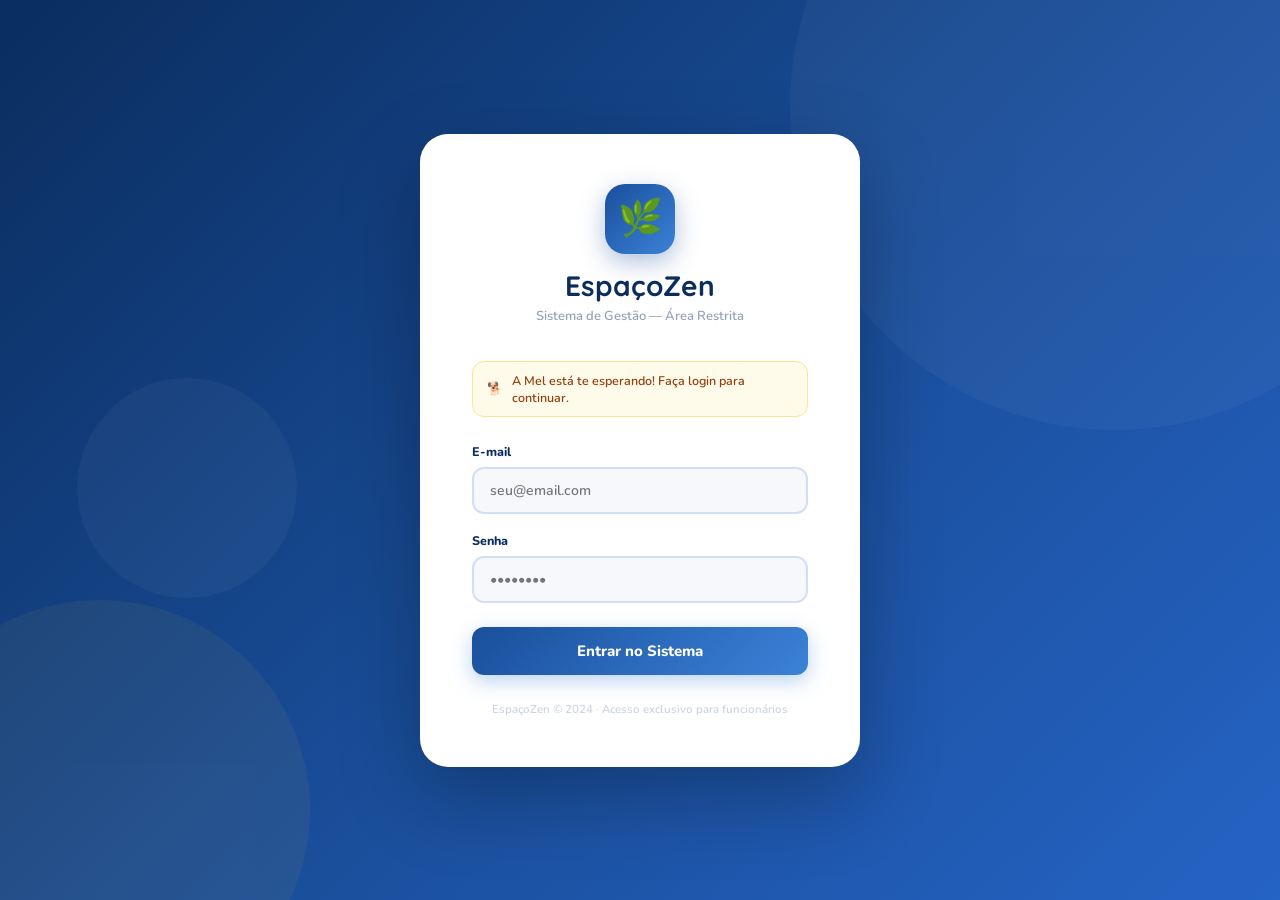
==== index.html @ 15fecb90 "first commit" ====
<!DOCTYPE html>
<html lang="pt-BR">
<head>
<meta charset="UTF-8">
<meta name="viewport" content="width=device-width, initial-scale=1.0">
<title>EspaçoZen — Login</title>
<link rel="preconnect" href="https://fonts.googleapis.com">
<link href="https://fonts.googleapis.com/css2?family=Nunito:wght@300;400;600;700;800;900&family=Quicksand:wght@500;600;700&display=swap" rel="stylesheet">
<style>
:root {
  --azul-escuro: #0a2d5e;
  --azul-medio:  #1a4f9c;
  --azul-claro:  #3b82d8;
  --azul-suave:  #d6e8ff;
  --azul-palido: #eef5ff;
  --amarelo:     #f5c842;
  --amarelo-cl:  #fde98a;
  --borda:       #d1dff5;
  --cinza-suave: #f7f8fc;
}
* { box-sizing: border-box; margin: 0; padding: 0; }
body {
  font-family: 'Nunito', sans-serif;
  background: linear-gradient(135deg, #0a2d5e 0%, #1a4f9c 55%, #2563c4 100%);
  min-height: 100vh;
  display: flex; align-items: center; justify-content: center;
  overflow: hidden;
}

/* Formas de fundo */
.bg { position: fixed; inset: 0; pointer-events: none; z-index: 0; overflow: hidden; }
.bg-shape {
  position: absolute; border-radius: 50%;
  background: rgba(255,255,255,0.04);
}
.bg-shape.s1 { width: 650px; height: 650px; top: -220px; right: -160px; }
.bg-shape.s2 { width: 420px; height: 420px; bottom: -120px; left: -110px; background: rgba(245,200,66,0.06); }
.bg-shape.s3 { width: 220px; height: 220px; top: 42%; left: 6%; }

.card {
  position: relative; z-index: 1;
  background: #fff;
  border-radius: 28px;
  padding: 50px 52px;
  width: 440px;
  box-shadow: 0 30px 80px rgba(0,0,0,0.28);
  animation: fadeUp 0.5s ease;
}
@keyframes fadeUp {
  from { opacity: 0; transform: translateY(24px); }
  to   { opacity: 1; transform: translateY(0); }
}

.logo-wrap {
  display: flex; flex-direction: column; align-items: center;
  margin-bottom: 36px;
}
.logo-icon {
  width: 70px; height: 70px; border-radius: 20px;
  background: linear-gradient(135deg, #1a4f9c, #3b82d8);
  display: flex; align-items: center; justify-content: center;
  font-size: 36px; margin-bottom: 14px;
  box-shadow: 0 8px 24px rgba(26,79,156,0.35);
}
.logo-title {
  font-family: 'Quicksand', sans-serif;
  font-size: 28px; font-weight: 700; color: #0a2d5e;
  margin-bottom: 4px;
}
.logo-sub { font-size: 13px; color: #94a3b8; font-weight: 600; }

.mel-hint {
  display: flex; align-items: center; gap: 9px;
  background: #fffbeb; border: 1.5px solid #fde68a;
  border-radius: 12px; padding: 10px 14px;
  margin-bottom: 26px;
  font-size: 12.5px; color: #92400e; font-weight: 600;
}

.form-group { margin-bottom: 18px; }
.form-label {
  display: block;
  font-size: 12.5px; font-weight: 800;
  color: #0a2d5e; margin-bottom: 7px;
}
.form-input {
  width: 100%; padding: 12px 16px;
  border: 2px solid #d1dff5;
  border-radius: 12px;
  font-family: 'Nunito', sans-serif;
  font-size: 14px; font-weight: 600;
  color: #0a2d5e; background: #f7f8fc;
  outline: none; transition: all 0.18s;
}
.form-input:focus {
  border-color: #3b82d8; background: #fff;
  box-shadow: 0 0 0 4px rgba(59,130,216,0.12);
}

.btn-login {
  width: 100%; padding: 14px;
  background: linear-gradient(135deg, #1a4f9c 0%, #3b82d8 100%);
  color: #fff; border: none; border-radius: 12px;
  font-family: 'Nunito', sans-serif;
  font-size: 15px; font-weight: 800;
  cursor: pointer; transition: all 0.18s;
  box-shadow: 0 6px 20px rgba(59,130,216,0.35);
  margin-top: 6px;
}
.btn-login:hover:not(:disabled) { transform: translateY(-1px); box-shadow: 0 8px 24px rgba(59,130,216,0.45); }
.btn-login:disabled { opacity: 0.6; cursor: not-allowed; }

.error-box {
  background: #fef2f2; border: 1.5px solid #fecaca;
  border-radius: 10px; padding: 10px 14px;
  font-size: 13px; color: #dc2626; font-weight: 700;
  margin-bottom: 16px; display: none;
}

.footer-txt {
  text-align: center; margin-top: 26px;
  font-size: 11.5px; color: #cbd5e1; font-weight: 600;
}
</style>
</head>
<body>

<div class="bg">
  <div class="bg-shape s1"></div>
  <div class="bg-shape s2"></div>
  <div class="bg-shape s3"></div>
</div>

<div class="card">
  <div class="logo-wrap">
    <div class="logo-icon">🌿</div>
    <div class="logo-title">EspaçoZen</div>
    <div class="logo-sub">Sistema de Gestão — Área Restrita</div>
  </div>

  <div class="mel-hint">
    🐕 <span>A Mel está te esperando! Faça login para continuar.</span>
  </div>

  <div class="error-box" id="errBox"></div>

  <div class="form-group">
    <label class="form-label">E-mail</label>
    <input type="email" id="inputEmail" class="form-input" placeholder="seu@email.com" autocomplete="email">
  </div>
  <div class="form-group">
    <label class="form-label">Senha</label>
    <input type="password" id="inputSenha" class="form-input" placeholder="••••••••" autocomplete="current-password">
  </div>

  <button class="btn-login" id="btnLogin" onclick="fazerLogin()">Entrar no Sistema</button>

  <div class="footer-txt">EspaçoZen © 2024 · Acesso exclusivo para funcionários</div>
</div>

<script src="config.js"></script>
<script src="api.js"></script>
<script>
  // Se já tem token válido, vai direto pro dashboard
  if (localStorage.getItem('ez_token')) window.location.href = '/dashboard.html';

  async function fazerLogin() {
    const email = document.getElementById('inputEmail').value.trim();
    const senha = document.getElementById('inputSenha').value;
    const btn   = document.getElementById('btnLogin');
    const err   = document.getElementById('errBox');

    err.style.display = 'none';

    if (!email || !senha) {
      err.textContent = 'Preencha e-mail e senha.';
      err.style.display = 'block'; return;
    }

    btn.disabled    = true;
    btn.textContent = 'Entrando...';

    try {
      const data = await apiLogin(email, senha);

      if (!data?.ok) {
        err.textContent = data?.message || 'Erro ao fazer login.';
        err.style.display = 'block'; return;
      }

      localStorage.setItem('ez_token', data.token);
      localStorage.setItem('ez_user',  JSON.stringify(data.funcionario));
      window.location.href = '/dashboard.html';
    } catch {
      err.textContent = 'Não foi possível conectar ao servidor. Verifique sua conexão.';
      err.style.display = 'block';
    } finally {
      btn.disabled    = false;
      btn.textContent = 'Entrar no Sistema';
    }
  }

  document.addEventListener('keydown', e => { if (e.key === 'Enter') fazerLogin(); });
</script>
</body>
</html>
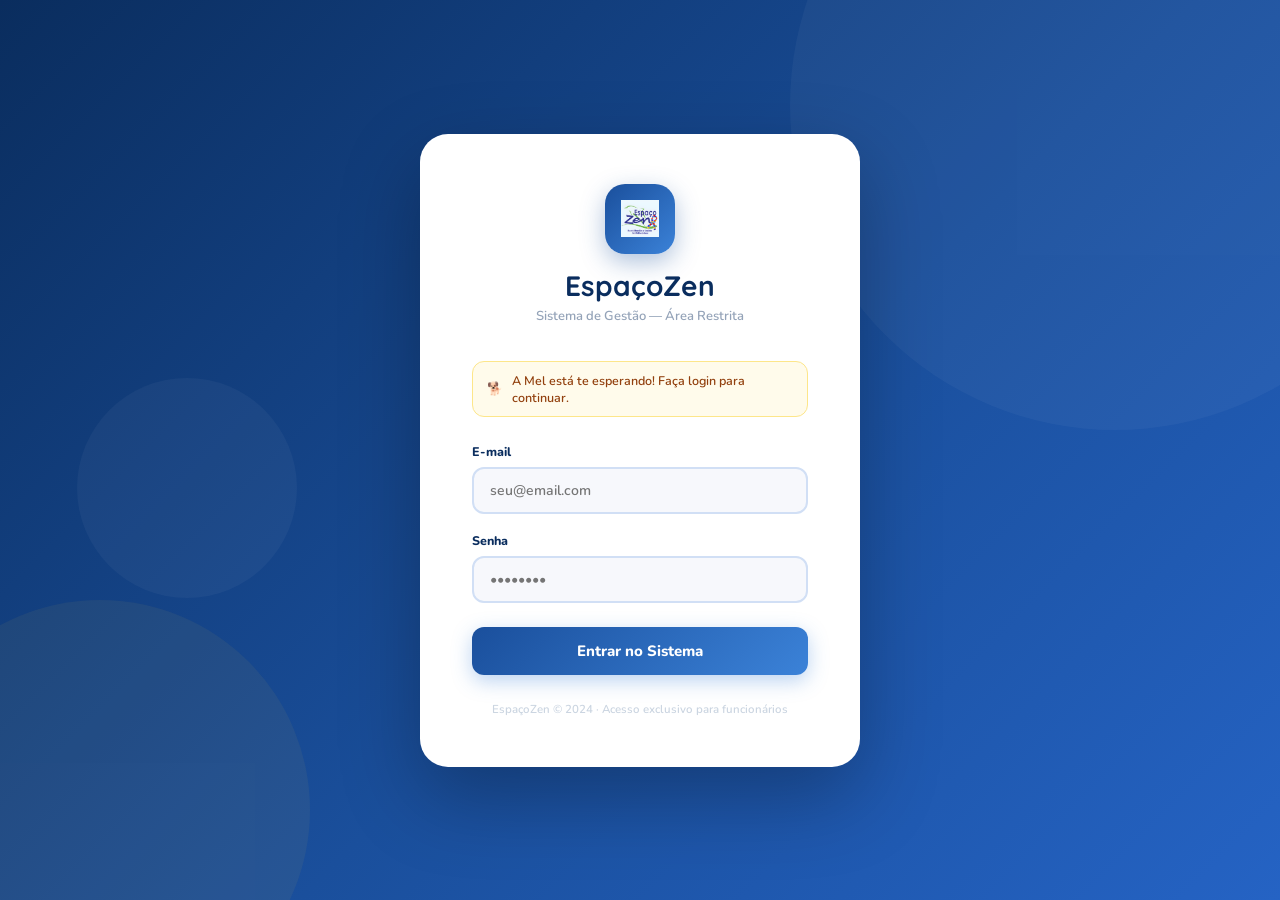
==== commit 3832b9c5: "feat: atualiza html com logo" ====
--- a/index.html
+++ b/index.html
@@ -133,7 +133,10 @@
 
 <div class="card">
   <div class="logo-wrap">
-    <div class="logo-icon">🌿</div>
+    <div class="logo-icon">
+      <!-- Coloque o arquivo logo.png na pasta espacozen-frontend -->
+      <img src="logo.png" alt="EspaçoZen" style="width:38px;height:38px;object-fit:contain">
+    </div>
     <div class="logo-title">EspaçoZen</div>
     <div class="logo-sub">Sistema de Gestão — Área Restrita</div>
   </div>
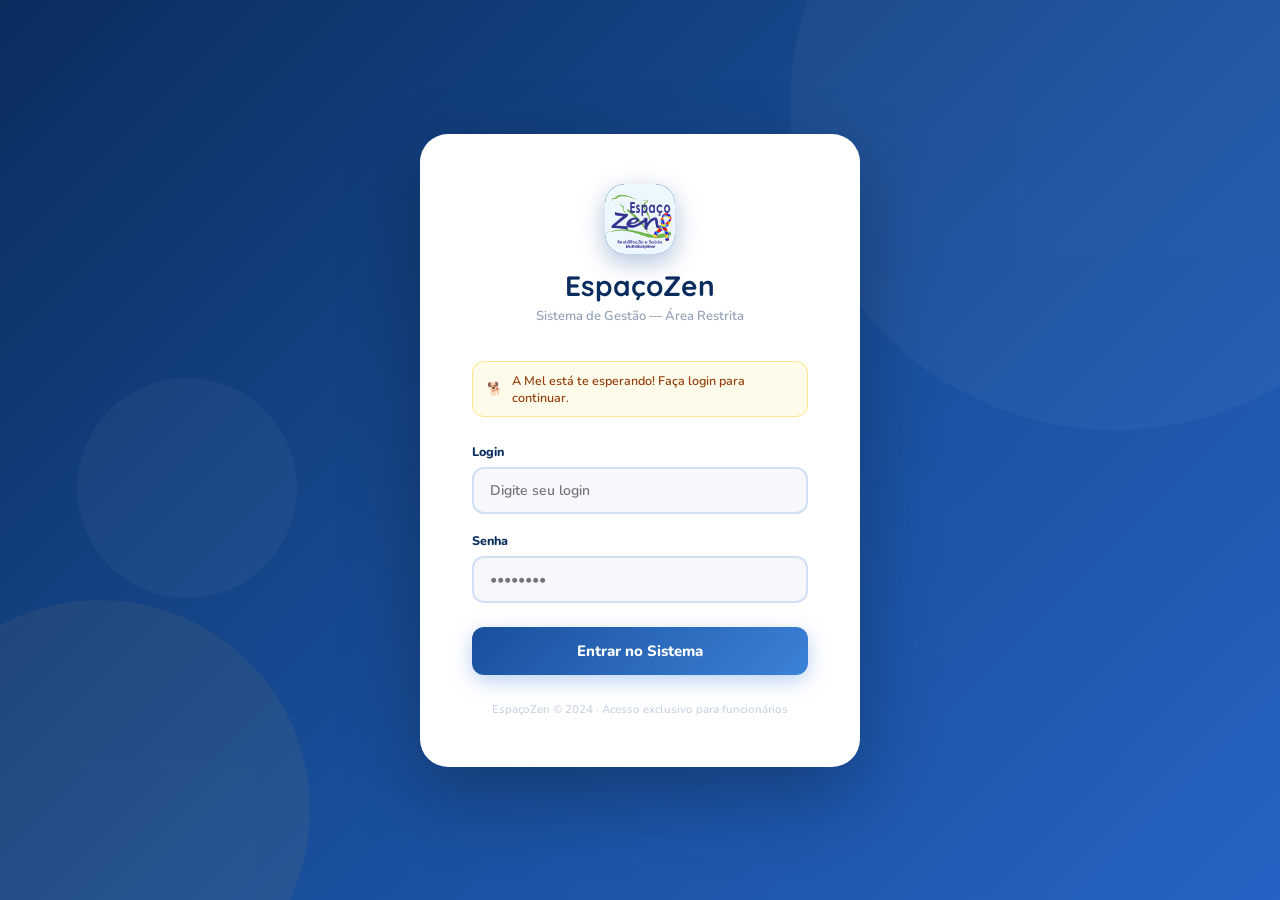
==== commit 4ae8daf6: "feat: atualiza html com logo" ====
--- a/index.html
+++ b/index.html
@@ -8,163 +8,101 @@
 <link href="https://fonts.googleapis.com/css2?family=Nunito:wght@300;400;600;700;800;900&family=Quicksand:wght@500;600;700&display=swap" rel="stylesheet">
 <style>
 :root {
-  --azul-escuro: #0a2d5e;
-  --azul-medio:  #1a4f9c;
-  --azul-claro:  #3b82d8;
-  --azul-suave:  #d6e8ff;
-  --azul-palido: #eef5ff;
-  --amarelo:     #f5c842;
-  --amarelo-cl:  #fde98a;
-  --borda:       #d1dff5;
-  --cinza-suave: #f7f8fc;
+  --azul-escuro: #0a2d5e; --azul-medio: #1a4f9c; --azul-claro: #3b82d8;
+  --azul-suave: #d6e8ff; --azul-palido: #eef5ff; --amarelo: #f5c842;
+  --borda: #d1dff5; --cinza-suave: #f7f8fc;
 }
 * { box-sizing: border-box; margin: 0; padding: 0; }
 body {
   font-family: 'Nunito', sans-serif;
   background: linear-gradient(135deg, #0a2d5e 0%, #1a4f9c 55%, #2563c4 100%);
-  min-height: 100vh;
-  display: flex; align-items: center; justify-content: center;
-  overflow: hidden;
+  min-height: 100vh; display: flex; align-items: center; justify-content: center; overflow: hidden;
 }
-
-/* Formas de fundo */
 .bg { position: fixed; inset: 0; pointer-events: none; z-index: 0; overflow: hidden; }
-.bg-shape {
-  position: absolute; border-radius: 50%;
-  background: rgba(255,255,255,0.04);
-}
+.bg-shape { position: absolute; border-radius: 50%; background: rgba(255,255,255,0.04); }
 .bg-shape.s1 { width: 650px; height: 650px; top: -220px; right: -160px; }
 .bg-shape.s2 { width: 420px; height: 420px; bottom: -120px; left: -110px; background: rgba(245,200,66,0.06); }
 .bg-shape.s3 { width: 220px; height: 220px; top: 42%; left: 6%; }
-
 .card {
-  position: relative; z-index: 1;
-  background: #fff;
-  border-radius: 28px;
-  padding: 50px 52px;
-  width: 440px;
-  box-shadow: 0 30px 80px rgba(0,0,0,0.28);
-  animation: fadeUp 0.5s ease;
+  position: relative; z-index: 1; background: #fff; border-radius: 28px;
+  padding: 50px 52px; width: 440px;
+  box-shadow: 0 30px 80px rgba(0,0,0,0.28); animation: fadeUp 0.5s ease;
 }
-@keyframes fadeUp {
-  from { opacity: 0; transform: translateY(24px); }
-  to   { opacity: 1; transform: translateY(0); }
-}
-
-.logo-wrap {
-  display: flex; flex-direction: column; align-items: center;
-  margin-bottom: 36px;
-}
+@keyframes fadeUp { from { opacity: 0; transform: translateY(24px); } to { opacity: 1; transform: translateY(0); } }
+.logo-wrap { display: flex; flex-direction: column; align-items: center; margin-bottom: 36px; }
 .logo-icon {
   width: 70px; height: 70px; border-radius: 20px;
   background: linear-gradient(135deg, #1a4f9c, #3b82d8);
   display: flex; align-items: center; justify-content: center;
-  font-size: 36px; margin-bottom: 14px;
-  box-shadow: 0 8px 24px rgba(26,79,156,0.35);
+  margin-bottom: 14px; box-shadow: 0 8px 24px rgba(26,79,156,0.35);
+  padding: 0; overflow: hidden;
 }
-.logo-title {
-  font-family: 'Quicksand', sans-serif;
-  font-size: 28px; font-weight: 700; color: #0a2d5e;
-  margin-bottom: 4px;
-}
+.logo-title { font-family: 'Quicksand', sans-serif; font-size: 28px; font-weight: 700; color: #0a2d5e; margin-bottom: 4px; }
 .logo-sub { font-size: 13px; color: #94a3b8; font-weight: 600; }
-
 .mel-hint {
   display: flex; align-items: center; gap: 9px;
   background: #fffbeb; border: 1.5px solid #fde68a;
-  border-radius: 12px; padding: 10px 14px;
-  margin-bottom: 26px;
+  border-radius: 12px; padding: 10px 14px; margin-bottom: 26px;
   font-size: 12.5px; color: #92400e; font-weight: 600;
 }
-
 .form-group { margin-bottom: 18px; }
-.form-label {
-  display: block;
-  font-size: 12.5px; font-weight: 800;
-  color: #0a2d5e; margin-bottom: 7px;
+.form-label { display: block; font-size: 12.5px; font-weight: 800; color: #0a2d5e; margin-bottom: 7px; }
+.form-input {
+  width: 100%; padding: 12px 16px; border: 2px solid #d1dff5; border-radius: 12px;
+  font-family: 'Nunito', sans-serif; font-size: 14px; font-weight: 600;
+  color: #0a2d5e; background: #f7f8fc; outline: none; transition: all 0.18s;
 }
-.form-input {
-  width: 100%; padding: 12px 16px;
-  border: 2px solid #d1dff5;
-  border-radius: 12px;
-  font-family: 'Nunito', sans-serif;
-  font-size: 14px; font-weight: 600;
-  color: #0a2d5e; background: #f7f8fc;
-  outline: none; transition: all 0.18s;
-}
-.form-input:focus {
-  border-color: #3b82d8; background: #fff;
-  box-shadow: 0 0 0 4px rgba(59,130,216,0.12);
-}
-
+.form-input:focus { border-color: #3b82d8; background: #fff; box-shadow: 0 0 0 4px rgba(59,130,216,0.12); }
 .btn-login {
   width: 100%; padding: 14px;
   background: linear-gradient(135deg, #1a4f9c 0%, #3b82d8 100%);
   color: #fff; border: none; border-radius: 12px;
-  font-family: 'Nunito', sans-serif;
-  font-size: 15px; font-weight: 800;
+  font-family: 'Nunito', sans-serif; font-size: 15px; font-weight: 800;
   cursor: pointer; transition: all 0.18s;
-  box-shadow: 0 6px 20px rgba(59,130,216,0.35);
-  margin-top: 6px;
+  box-shadow: 0 6px 20px rgba(59,130,216,0.35); margin-top: 6px;
 }
 .btn-login:hover:not(:disabled) { transform: translateY(-1px); box-shadow: 0 8px 24px rgba(59,130,216,0.45); }
 .btn-login:disabled { opacity: 0.6; cursor: not-allowed; }
-
 .error-box {
-  background: #fef2f2; border: 1.5px solid #fecaca;
-  border-radius: 10px; padding: 10px 14px;
-  font-size: 13px; color: #dc2626; font-weight: 700;
+  background: #fef2f2; border: 1.5px solid #fecaca; border-radius: 10px;
+  padding: 10px 14px; font-size: 13px; color: #dc2626; font-weight: 700;
   margin-bottom: 16px; display: none;
 }
-
-.footer-txt {
-  text-align: center; margin-top: 26px;
-  font-size: 11.5px; color: #cbd5e1; font-weight: 600;
-}
+.footer-txt { text-align: center; margin-top: 26px; font-size: 11.5px; color: #cbd5e1; font-weight: 600; }
 </style>
 </head>
 <body>
-
 <div class="bg">
   <div class="bg-shape s1"></div>
   <div class="bg-shape s2"></div>
   <div class="bg-shape s3"></div>
 </div>
-
 <div class="card">
   <div class="logo-wrap">
     <div class="logo-icon">
-      <!-- Coloque o arquivo logo.png na pasta espacozen-frontend -->
-      <img src="logo.png" alt="EspaçoZen" style="width:38px;height:38px;object-fit:contain">
+      <img src="logo.png" alt="EspaçoZen" style="width:100%;height:100%;object-fit:cover;border-radius:20px">
     </div>
     <div class="logo-title">EspaçoZen</div>
     <div class="logo-sub">Sistema de Gestão — Área Restrita</div>
   </div>
-
   <div class="mel-hint">
     🐕 <span>A Mel está te esperando! Faça login para continuar.</span>
   </div>
-
   <div class="error-box" id="errBox"></div>
-
   <div class="form-group">
-    <label class="form-label">E-mail</label>
-    <input type="email" id="inputEmail" class="form-input" placeholder="seu@email.com" autocomplete="email">
+    <label class="form-label">Login</label>
+    <input type="text" id="inputEmail" class="form-input" placeholder="Digite seu login" autocomplete="username">
   </div>
   <div class="form-group">
     <label class="form-label">Senha</label>
     <input type="password" id="inputSenha" class="form-input" placeholder="••••••••" autocomplete="current-password">
   </div>
-
   <button class="btn-login" id="btnLogin" onclick="fazerLogin()">Entrar no Sistema</button>
-
   <div class="footer-txt">EspaçoZen © 2024 · Acesso exclusivo para funcionários</div>
 </div>
-
 <script src="config.js"></script>
 <script src="api.js"></script>
 <script>
-  // Se já tem token válido, vai direto pro dashboard
   if (localStorage.getItem('ez_token')) window.location.href = '/dashboard.html';
 
   async function fazerLogin() {
@@ -172,38 +110,23 @@
     const senha = document.getElementById('inputSenha').value;
     const btn   = document.getElementById('btnLogin');
     const err   = document.getElementById('errBox');
-
     err.style.display = 'none';
-
-    if (!email || !senha) {
-      err.textContent = 'Preencha e-mail e senha.';
-      err.style.display = 'block'; return;
-    }
-
-    btn.disabled    = true;
-    btn.textContent = 'Entrando...';
-
+    if (!email || !senha) { err.textContent = 'Preencha login e senha.'; err.style.display = 'block'; return; }
+    btn.disabled = true; btn.textContent = 'Entrando...';
     try {
       const data = await apiLogin(email, senha);
-
-      if (!data?.ok) {
-        err.textContent = data?.message || 'Erro ao fazer login.';
-        err.style.display = 'block'; return;
-      }
-
+      if (!data?.ok) { err.textContent = data?.message || 'Erro ao fazer login.'; err.style.display = 'block'; return; }
       localStorage.setItem('ez_token', data.token);
-      localStorage.setItem('ez_user',  JSON.stringify(data.funcionario));
+      localStorage.setItem('ez_user', JSON.stringify(data.funcionario));
       window.location.href = '/dashboard.html';
     } catch {
-      err.textContent = 'Não foi possível conectar ao servidor. Verifique sua conexão.';
+      err.textContent = 'Não foi possível conectar ao servidor.';
       err.style.display = 'block';
     } finally {
-      btn.disabled    = false;
-      btn.textContent = 'Entrar no Sistema';
+      btn.disabled = false; btn.textContent = 'Entrar no Sistema';
     }
   }
-
   document.addEventListener('keydown', e => { if (e.key === 'Enter') fazerLogin(); });
 </script>
 </body>
-</html>
+</html>
